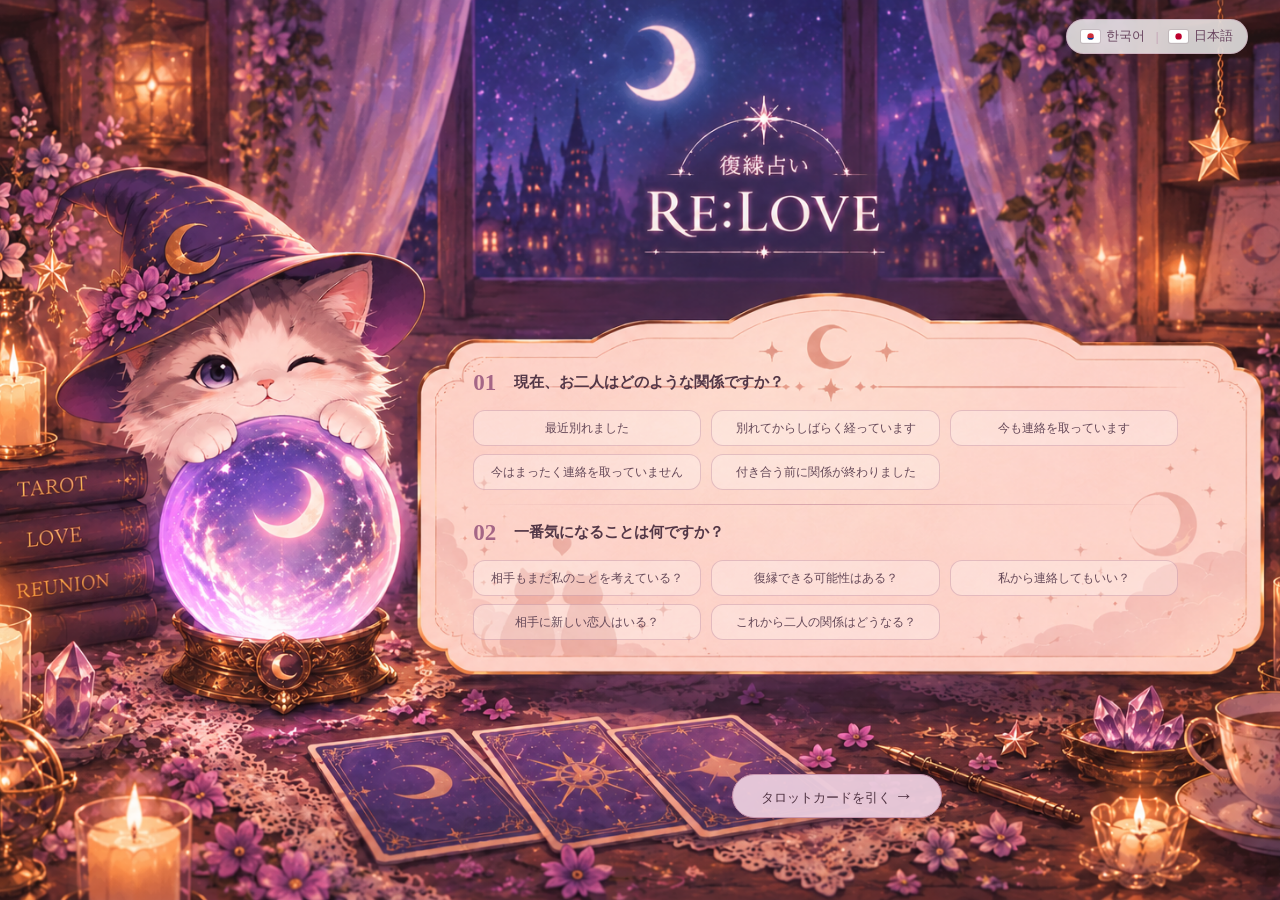
==== src/main/webapp/index_jp.html @ ffb42a41 "Initial commit" ====
<!DOCTYPE html>
<html lang="ja">

<head>
    <meta charset="UTF-8">
    <meta name="viewport"
          content="width=device-width, initial-scale=1.0">

    <title>RE:LOVE | 復縁占い</title>

    <link rel="stylesheet" href="css/style.css">
</head>

<header class="language-header">

    <a href="main.html" id="koLink">
        <svg class="flag-icon" viewBox="0 0 36 24" aria-hidden="true">
            <rect width="36" height="24" fill="#fff"/>
            <circle cx="18" cy="12" r="6" fill="#cd2e3a"/>
            <path d="M12 12a6 6 0 0 0 12 0a6 3 0 0 1-12 0z" fill="#0047a0"/>
        </svg>
        한국어
    </a>

    <span class="language-divider">|</span>

    <a href="main_jp.html" id="jpLink">
        <svg class="flag-icon" viewBox="0 0 36 24" aria-hidden="true">
            <rect width="36" height="24" fill="#fff"/>
            <circle cx="18" cy="12" r="6" fill="#bc002d"/>
        </svg>
        日本語
    </a>

</header>

<body class="jp">

    <main class="question-page">

        <section class="question-panel">

            <!-- 01 -->
            <div class="question-block">

                <div class="question-title">
                    <span class="number">01</span>
                    <h2>現在、お二人はどのような関係ですか？</h2>
                </div>

                <div class="option-grid">

                    <label class="option">
                        <input type="radio"
                               name="relationship"
                               value="recent">
                        <span>最近別れました</span>
                    </label>

                    <label class="option">
                        <input type="radio"
                               name="relationship"
                               value="long">
                        <span>別れてからしばらく経っています</span>
                    </label>

                    <label class="option">
                        <input type="radio"
                               name="relationship"
                               value="contact">
                        <span>今も連絡を取っています</span>
                    </label>

                    <label class="option">
                        <input type="radio"
                               name="relationship"
                               value="noContact">
                        <span>今はまったく連絡を取っていません</span>
                    </label>

                    <label class="option">
                        <input type="radio"
                               name="relationship"
                               value="some">
                        <span>付き合う前に関係が終わりました</span>
                    </label>

                </div>

            </div>


            <!-- 가운데 구분선 -->
            <div class="divider"></div>


            <!-- 02 -->
            <div class="question-block">

                <div class="question-title">
                    <span class="number">02</span>
                    <h2>一番気になることは何ですか？</h2>
                </div>

                <div class="option-grid">

                    <label class="option">
                        <input type="radio"
                               name="question"
                               value="mind">
                        <span>相手もまだ私のことを考えている？</span>
                    </label>

                    <label class="option">
                        <input type="radio"
                               name="question"
                               value="reunion">
                        <span>復縁できる可能性はある？</span>
                    </label>

                    <label class="option">
                        <input type="radio"
                               name="question"
                               value="contact">
                        <span>私から連絡してもいい？</span>
                    </label>

                    <label class="option">
                        <input type="radio"
                               name="question"
                               value="newLove">
                        <span>相手に新しい恋人はいる？</span>
                    </label>

                    <label class="option">
                        <input type="radio"
                               name="question"
                               value="future">
                        <span>これから二人の関係はどうなる？</span>
                    </label>

                </div>

            </div>


            <button type="button" id="startBtn">
                タロットカードを引く
                <span>→</span>
            </button>

        </section>

    </main>

    <script src="js/index.js"></script>

</body>
</html>
---- src/main/webapp/css/style.css ----
@charset "UTF-8";
* {
    margin: 0;
    padding: 0;
    box-sizing: border-box;
}

html,
body {
    width: 100%;
    height: 100%;
}

body {
    font-family: "Malgun Gothic", sans-serif;
}

/* 메인 전체 화면 */
.hero {

    width: 100%;
    min-height: 100vh;

    position: relative;

    background-image:
        url("../images/main_visual.png");

    background-size: cover;

    background-position: center center;

    background-repeat: no-repeat;
}

/* 이미지 위 글씨 영역 */
.hero-content {

    position: absolute;

    /* 오른쪽 영역 */
    left: 55%;
    top: 60%;

    width: 32%;

    text-align: center;

    transform: translateY(-50%);
}

/* 설명 */
.hero-description {

    color: #ead9dc;
    font-size: 18px;
    line-height: 1.8;
    font-weight: 400;
    margin-bottom: 28px;
}

/* 시작 버튼 */
.start-button {

    width: 350px;
    max-width: 100%;

    height: 72px;

    display: inline-flex;

    align-items: center;
    justify-content: center;

    gap: 20px;

    border-radius: 50px;

    background:
        rgba(224, 178, 210, 0.92);

    border:
        1px solid rgba(255, 230, 245, 0.8);

    color: #493240;

    font-size: 21px;

    text-decoration: none;

    box-shadow:
        0 6px 20px rgba(30, 10, 30, 0.25);

    transition:
        transform 0.25s ease,
        background 0.25s ease,
        box-shadow 0.25s ease;

}

/* 마우스 올렸을 때 */
.start-button:hover {

    transform: translateY(-4px);

    background: #efd0e5;

    box-shadow:
        0 10px 30px rgba(30, 10, 30, 0.35);
}

.start-button span {

    font-size: 25px;
}

/* =====================================
   INDEX - 질문 선택 페이지
===================================== */

.question-page {
    width: 100%;
    min-height: 100vh;

    position: relative;

    background-image: url("../images/question_visual.png");
    background-size: cover;
    background-position: center center;
    background-repeat: no-repeat;

    overflow: hidden;
}

/*
 * 이미지 속 분홍색 박스 위치
 * 여기 숫자 조절하면 내용 전체 위치가 움직임
 */
.question-panel {
    position: absolute;

    left: 34%;
    top: 39%;

    width: 61%;
    height: 48%;

    padding: 20px 50px;

    color: #543849;
}

/* =========================
   질문 한 덩어리
========================= */

.question-block {
    width: 100%;
}

.question-title {
    display: flex;
    align-items: center;

    gap: 18px;

    margin-bottom: 14px;
}

.number {
    font-family: Georgia, serif;

    font-size: 30px;
    font-weight: bold;

    color: #a56686;
}

.question-title h2 {
    margin: 0;

    font-size: 20px;
    font-weight: 600;

    color: #533747;
}

/* =========================
   선택지
========================= */

.option-grid {
    display: grid;

    grid-template-columns:
        repeat(3, 1fr);

    gap: 9px 12px;
}

.option {
    position: relative;

    display: flex;
    align-items: center;

    min-height: 40px;

    padding: 8px 14px;

    border:
        1px solid rgba(166, 105, 134, 0.30);

    border-radius: 12px;

    background:
        rgba(255, 255, 255, 0.27);

    cursor: pointer;

    transition: 0.25s;
}

/* 기본 radio 숨김 */
.option input {
    position: absolute;

    opacity: 0;
    pointer-events: none;
}

.option span {
    width: 100%;

    text-align: center;

    font-size: 14px;

    color: #654858;
}

/* 마우스 올렸을 때 */
.option:hover {
    background:
        rgba(255, 241, 247, 0.75);

    border-color: #c993ad;

    transform: translateY(-2px);
}

/* 선택됐을 때 */
.option:has(input:checked) {
    background:
        rgba(207, 156, 186, 0.70);

    border-color: #ad7192;

    box-shadow:
        0 3px 10px rgba(116, 64, 94, 0.15);
}

.option:has(input:checked) span {
    color: #4d3040;

    font-weight: bold;
}

/* =========================
   01 / 02 사이 구분선
========================= */

.divider {
    width: 100%;
    height: 1px;

    margin: 18px 0;

    background:
        linear-gradient(
            to right,
            transparent,
            rgba(170, 105, 135, 0.45),
            transparent
        );
}

/* =========================
   시작 버튼
========================= */

#startBtn {
    position: absolute;

    /* 분홍 박스 아래로 이동 */
    left: 38%;
    bottom: -35px;

    width: 270px;
    height: 52px;

    border: 1px solid #c794ad;
    border-radius: 30px;

    background: rgba(235, 205, 222, 0.95);

    color: #503343;

    font-size: 16px;

    cursor: pointer;

    box-shadow: 0 5px 15px rgba(78, 39, 64, 0.2);

    transition: 0.25s;
}

#startBtn:hover {
    background: #e2b4cf;

    transform: translateY(-3px);

    box-shadow:
        0 8px 20px rgba(78, 39, 64, 0.22);
}

#startBtn span {
    font-size: 19px;

    transition: 0.25s;
}

#startBtn:hover span {
    transform: translateX(5px);
}

/* =====================================
   TAROT - 카드 선택 페이지
===================================== */

.tarot-page {
    min-height: 100vh;

    padding: 20px;

    background:
        linear-gradient(
            180deg,
            #21152f,
            #392047
        );

    color: #fff;
}

.tarot-container {
    max-width: 1600px;

    margin: 0 auto;

    padding: 25px 35px;

    border-radius: 30px;

    background:
        rgba(255, 240, 245, 0.96);

    color: #513748;

    box-shadow:
        0 20px 50px
        rgba(0, 0, 0, 0.25);
}

.tarot-header {
    text-align: center;

    margin-bottom: 12px;
}

.step-text {
    margin-bottom: 10px;

    color: #a36a8a;

    font-weight: bold;
}

.tarot-header h1 {
    margin-bottom: 5px 0 8px;

    font-size: 24px;
}

.tarot-description {
    margin: 0;
    line-height: 1.5;
    font-size: 14px;
    color: #765d6b;
}

.tarot-info {
    margin: 12px 0;

    text-align: center;

    font-size: 17px;
}

.tarot-info strong {
    color: #a35f83;

    font-size: 22px;
}

/* 카드 영역 */

.card-grid {
    display: grid;

    grid-template-columns:
        repeat(11, 1fr);

    gap: 22px;

    justify-items: center;

    margin-top: 30px;
}

/* 카드 */

.tarot-card {
    width: 120px;
    height: 180px;
    padding: 0;

    border: none;
    border-radius: 10px;

    background: transparent;

    cursor: pointer;
    overflow: hidden;
    flex-shrink: 0;

    transition: 0.25s;
}

.card-back {
    width: 100%;
    height: 100%;

    display: flex;

    align-items: center;
    justify-content: center;

    border-radius: 12px;

    border:
        2px solid #b77c9c;

    background:
        linear-gradient(
            145deg,
            #47315d,
            #75517f
        );

    color: #ffe0ef;

    font-size: 32px;

    box-shadow:
        0 6px 15px
        rgba(65, 30, 65, 0.20);
}

/* hover */

.tarot-card:hover {
    transform: translateY(-8px);
}

/* 선택 */

.tarot-card.selected {
    transform:
        translateY(-10px)
        scale(1.05);
}

.tarot-card.selected .card-back {
    border:
        3px solid #e5a7c6;

    box-shadow:
        0 0 0 4px
        rgba(230, 166, 198, 0.20),
        0 10px 22px
        rgba(67, 32, 67, 0.30);
}

/* 버튼 */

.tarot-buttons {
    display: flex;
    flex-direction: column;
    align-items: center;
    justify-content: center;

    gap: 20px;
    margin-top: 40px;
}

.tarot-buttons button {
    width: 190px;
    height: 52px;

    border-radius: 30px;

    font-size: 15px;

    cursor: pointer;

    transition: 0.25s;
}

.secondary-btn {
    border:
        1px solid #c59ab0;

    background: #fff;

    color: #67465a;
}

.primary-btn {
    border: none;

    background: #c98faf;

    color: #fff;
}

.tarot-buttons button:hover {
    transform: translateY(-3px);
}

    .card-front-image {
    display: block;

    width: 100%;
    height: 100%;

    /* 이미지 비율 유지하면서 카드 영역에 맞춤 */
    object-fit: cover;

    border-radius: 10px;

}

/* =========================================
   RESULT PAGE - FLUID RESPONSIVE
   고정 translate / 고정 카드 크기 제거
========================================= */

.result-page {
    position: relative;
    width: 100%;
    min-height: 100vh;
    background-image: url("../images/result_visual.png");
    background-size: cover;
    background-position: center center;
    background-repeat: no-repeat;
    overflow: hidden;
}

/* 배경 이미지 안의 결과 박스 영역 */
.result-container {
    position: absolute;
    left: 20%;
    top: 22%;
    width: 60%;
    height: 60%;

    display: flex;
    flex-direction: column;
}

/* 카드 + 해석 : 화면 폭에 따라 자연스럽게 같이 축소 */
.result-content {
    display: grid;
    grid-template-columns: minmax(0, 38%) minmax(0, 62%);
    align-items: center;

    width: 100%;
    height:100%;

    padding:
        clamp(24px, 2.9vw, 55px)
        clamp(28px, 4.7vw, 90px)
        clamp(20px, 2vw, 38px);

    gap: clamp(18px, 2.5vw, 48px);
}

.result-card-area {
    width: 100%;
    min-width: 0;
    display: flex;
    justify-content: center;
    align-items: center;
    transform: none;
}

.result-card-image {
    width: clamp(180px, 18vw, 240px) !important;
    max-width: 180px !important;

    height: auto !important;
    max-height: none !important;

    object-fit: contain !important;

    border: none !important;
    outline: none !important;
    box-shadow: none !important;

    /* 이미지 자체 검은 테두리 살짝 잘라냄 */
    clip-path: inset(2px round 8px);
}

.result-reading {
    width: 100%;
    min-width: 0;
    padding-left: 0;
    color: #4c3749;
}

.result-reading h2 {
    margin: 0 0 clamp(10px, 1.15vw, 22px);
    padding-bottom: clamp(8px, 1vw, 20px);
    font-size: clamp(11px, 1.25vw, 14px);
    color: #51364f;
    border-bottom: 1px solid #ddbed0;
}

.reading-item {
    margin-bottom: clamp(8px, 1vw, 20px);
}

.reading-item h3 {
    margin: 0 0 6px;
    font-size: clamp(11px, 1.25vw, 14px);
    color: #985f82;
}

.reading-item p {
    margin: 0;
    font-size: clamp(11px, 1.25vw, 14px);
    line-height: 1.6;
    color: #594653;
}

.result-buttons {
    position: absolute;

    left: 50%;
    bottom: clamp(-75px, -4.5vw, -50px);

    transform: translateX(-50%);

    display: flex;
    justify-content: center;
    align-items: center;

    width: max-content;

    gap: clamp(12px, 1.2vw, 16px);
}

.result-buttons button {
    width: clamp(170px, 13vw, 220px) !important;
    height: clamp(50px, 4vw, 62px) !important;

    font-size: clamp(14px, 1vw, 16px) !important;

    border-radius: 24px !important;
}

.result-buttons button:last-child {
    background: #cf91b3;
    color: #fff;
    border: none;
}

.result-buttons button:hover {
    transform: translateY(-3px);
    box-shadow: 0 8px 18px rgba(91, 48, 79, 0.20);
}

/* =========================================
   RESPONSIVE - 공통
========================================= */

html,
body {
    max-width: 100%;
    overflow-x: hidden;
}

.hero-description {
    font-size: clamp(14px, 1.05vw, 18px);
}

.start-button {
    width: clamp(230px, 18vw, 350px);
    height: clamp(54px, 4vw, 72px);
    font-size: clamp(15px, 1.2vw, 21px);
}

.question-title h2 {
    font-size: clamp(15px, 1.15vw, 20px);
}

.number {
    font-size: clamp(22px, 1.8vw, 30px);
}

.option span {
    font-size: clamp(11px, 0.9vw, 14px);
}

#startBtn {
    width: clamp(210px, 15vw, 270px);
    height: clamp(44px, 3.2vw, 52px);
    font-size: clamp(13px, 1vw, 16px);
}

.tarot-header h1 {
    font-size: clamp(18px, 1.5vw, 24px);
}

.tarot-description {
    font-size: clamp(11px, 0.9vw, 14px);
}

.tarot-info {
    font-size: clamp(13px, 1vw, 17px);
}

.tarot-info strong {
    font-size: clamp(17px, 1.3vw, 22px);
}

.tarot-buttons button {
    width: clamp(145px, 10vw, 190px);
    height: clamp(44px, 3vw, 52px);
    font-size: clamp(13px, 0.9vw, 15px);
}

/* =========================
   일본어 버전
========================= */

.jp .hero {
    background-image: url("../images/main_visual_jp.png");
}

.jp .question-page {
    background-image: url("../images/question_visual_jp.png");
}

/* 레이아웃/카드/버튼은 한국판과 완전히 공통.
   일본어는 글자 크기만 별도 조정. */
.jp .result-reading h2 {
    font-size: clamp(11px, 1.25vw, 14px);
}

.jp .reading-item h3 {
    font-size: clamp(11px, 1.2vw, 14px);
}

.jp .reading-item p {
    font-size: clamp(11px, 1vw, 14px);
    line-height: 1.45;
}

/* 작은 데스크톱 / 노트북 */
@media (max-width: 1600px) {
    .hero-content {
        left: 57%;
        top: 60%;
        width: 34%;
    }

    .question-panel {
        left: 34%;
        top: 39%;
        width: 61%;
        height: 48%;
        padding: 18px 38px;
    }

    .option-grid {
        gap: 8px 10px;
    }

    .option {
        min-height: 36px;
        padding: 7px 10px;
    }

    .divider {
        margin: 14px 0;
    }

    .tarot-container {
        max-width: 1400px;
        padding: 20px 28px;
    }

    .card-grid {
        gap: 16px;
        margin-top: 22px;
    }

    .tarot-card {
        width: clamp(82px, 6.5vw, 120px);
        height: clamp(130px, 10.2vw, 190px);
    }

    /* RESULT: 배경 박스 비율을 유지하면서 내용만 축소 */
    .result-content {
        grid-template-columns: minmax(0, 36%) minmax(0, 64%);
        padding:
            clamp(22px, 2.6vw, 46px)
            clamp(24px, 3.8vw, 68px)
            clamp(36px, 4vw, 72px);
        gap: clamp(16px, 2vw, 36px);
    }
}

/* 중간 폭 브라우저 / 태블릿 가로 */
@media (max-width: 1200px) {
    .hero {
        background-position: 46% center;
    }

    .hero-content {
        left: 58%;
        top: 61%;
        width: 38%;
    }

    .question-panel {
        left: 31%;
        top: 37%;
        width: 66%;
        height: 52%;
        padding: 16px 24px;
    }

    .question-title {
        gap: 10px;
        margin-bottom: 10px;
    }

    .option-grid {
        grid-template-columns: repeat(3, minmax(0, 1fr));
        gap: 7px 8px;
    }

    .option {
        min-height: 34px;
        padding: 6px 8px;
    }

    #startBtn {
        left: 50%;
        bottom: -42px;
        transform: translateX(-50%);
    }

    #startBtn:hover {
        transform: translateX(-50%) translateY(-3px);
    }

    .tarot-page {
        padding: 14px;
    }

    .tarot-container {
        padding: 18px;
        border-radius: 22px;
    }

    .card-grid {
        grid-template-columns: repeat(11, minmax(0, 1fr));
        gap: 10px;
        margin-top: 16px;
    }

    .tarot-card {
        width: clamp(62px, 7vw, 90px);
        height: clamp(98px, 11vw, 140px);
    }

    .tarot-buttons {
        margin-top: 22px;
    }

    .result-container {
        left: 10%;
        width: 80%;
    }

    .result-content {
        grid-template-columns: minmax(0, 34%) minmax(0, 66%);
        padding: clamp(18px, 2.2vw, 34px) clamp(20px, 3vw, 44px) clamp(30px, 3.5vw, 54px);
        gap: clamp(14px, 1.8vw, 28px);
    }
.result-reading h2 {
        font-size: clamp(17px, 1.9vw, 24px);
    }

    .reading-item h3 {
        font-size: clamp(16px, 1.8vw, 22px);
    }

    .reading-item p {
        font-size: clamp(13px, 1.45vw, 18px);
        line-height: 1.5;
    }

    .result-buttons button {
        width: clamp(170px, 22vw, 260px);
        height: clamp(52px, 5.4vw, 66px);
        font-size: clamp(14px, 1.5vw, 19px);
    }
}

/* 태블릿 세로 / 작은 창 */
@media (max-width: 900px) {
    body {
        min-width: 0;
    }

    .hero {
        min-height: 100svh;
        background-position: 38% center;
    }

    .hero-content {
        left: 50%;
        top: 72%;
        width: min(84%, 520px);
        transform: translate(-50%, -50%);
    }

    .question-page {
        min-height: 100svh;
        overflow-y: auto;
        background-position: 36% center;
    }

    .question-panel {
        position: relative;
        left: auto;
        top: auto;
        width: min(90%, 700px);
        height: auto;
        margin: 34vh auto 120px;
        padding: 22px;
        background: rgba(255, 232, 242, 0.82);
        border: 1px solid rgba(184, 120, 153, 0.35);
        border-radius: 20px;
        backdrop-filter: blur(4px);
    }

    .option-grid {
        grid-template-columns: repeat(2, minmax(0, 1fr));
    }

    #startBtn {
        position: static;
        display: block;
        margin: 24px auto 0;
        transform: none;
    }

    #startBtn:hover {
        transform: translateY(-3px);
    }

    .tarot-page {
        min-height: 100svh;
        overflow-y: auto;
    }

    .card-grid {
        grid-template-columns: repeat(6, 1fr);
        gap: 12px;
    }

    .tarot-card {
        width: clamp(72px, 11vw, 100px);
        height: clamp(112px, 17vw, 156px);
    }

    /* RESULT는 작은 화면에서 세로 레이아웃 */
    .result-page {
        min-height: 100svh;
        overflow-y: auto;
        background-position: center top;
    }

    .result-container {
        position: relative;
        left: auto;
        top: auto;
        width: min(92%, 760px);
        height: auto;
        margin: 28vh auto 90px;
        padding: 22px;
        background: rgba(235, 224, 241, 0.84);
        border-radius: 22px;
        backdrop-filter: blur(4px);
    }

    .result-content {
        display: flex;
        flex-direction: column;
        align-items: center;
        width: 100%;
        height: auto;
        padding: 10px;
        gap: 24px;
    }

    .result-card-area {
        width: 100%;
        justify-content: center;
        transform: none;
    }

    .result-card-image {
        width: clamp(180px, 38vw, 260px) !important;
        height: auto !important;
        max-width: none !important;
        max-height: none !important;
    }

    .result-reading {
        width: 100%;
        padding-left: 0;
    }

    .result-reading h2 {
        font-size: clamp(21px, 3vw, 26px);
    }

    .reading-item h3 {
        font-size: clamp(17px, 2.4vw, 20px);
    }

    .reading-item p {
        font-size: clamp(14px, 2vw, 16px);
        line-height: 1.6;
    }

    .result-buttons {
        position: static;
        transform: none;

        width: 100%;

        display: flex;
        justify-content: center;
        align-items: center;

        margin: 24px auto 0;

        flex-wrap: wrap;
        gap: 12px;
    }

    .result-buttons button {
        width: min(38vw, 220px);
        height: 54px;
        font-size: 15px;
    }
}

/* 모바일 */
@media (max-width: 600px) {
    .hero {
        min-height: 100svh;
        background-position: 34% center;
    }

    .hero-content {
        top: 76%;
        width: 88%;
    }

    .hero-description {
        line-height: 1.55;
        margin-bottom: 18px;
    }

    .start-button {
        width: min(78vw, 280px);
        height: 54px;
        gap: 12px;
    }

    .question-panel {
        width: 92%;
        margin-top: 30vh;
        padding: 18px 14px;
    }

    .question-title {
        align-items: flex-start;
    }

    .option-grid {
        grid-template-columns: 1fr;
        gap: 8px;
    }

    .option {
        min-height: 42px;
    }

    .divider {
        margin: 12px 0;
    }

    .card-grid {
        grid-template-columns: repeat(4, 1fr);
        gap: 10px;
    }

    .tarot-card {
        width: clamp(62px, 19vw, 88px);
        height: clamp(98px, 30vw, 138px);
    }

    .tarot-buttons {
        flex-direction: row;
        flex-wrap: wrap;
        gap: 10px;
    }

    .result-container {
        width: 94%;
        margin-top: 24vh;
        padding: 16px;
    }

    .result-card-image {
        width: clamp(160px, 52vw, 220px) !important;
    }

    .result-buttons button {
        width: min(42vw, 190px);
        height: 50px;
        font-size: 14px;
    }
}

/*헤더 부분*/

/* =========================================
   LANGUAGE HEADER
========================================= */

.language-header {
    position: fixed;

    top: clamp(12px, 1.5vw, 24px);
    right: clamp(18px, 2.5vw, 40px);

    z-index: 9999;

    display: flex;
    align-items: center;

    gap: 10px;

    padding: 8px 14px;

    background: rgba(255, 255, 255, 0.78);

    border: 1px solid rgba(185, 130, 160, 0.35);
    border-radius: 24px;

    backdrop-filter: blur(8px);

    font-size: clamp(12px, 1vw, 15px);
}

.language-header a {
    display: flex;
    align-items: center;

    gap: 6px;

    color: #69455f;

    text-decoration: none;
    font-weight: 500;
}

.language-header a:hover {
    color: #b36f95;
}

.language-header a.active {
    color: #a35f83;
    font-weight: 700;
}

.language-divider {
    color: #c7aaba;
}

.flag-icon {
    width: clamp(18px, 1.5vw, 23px);
    height: auto;

    border-radius: 2px;

    box-shadow:
        0 0 0 1px rgba(70, 40, 60, 0.12);
}
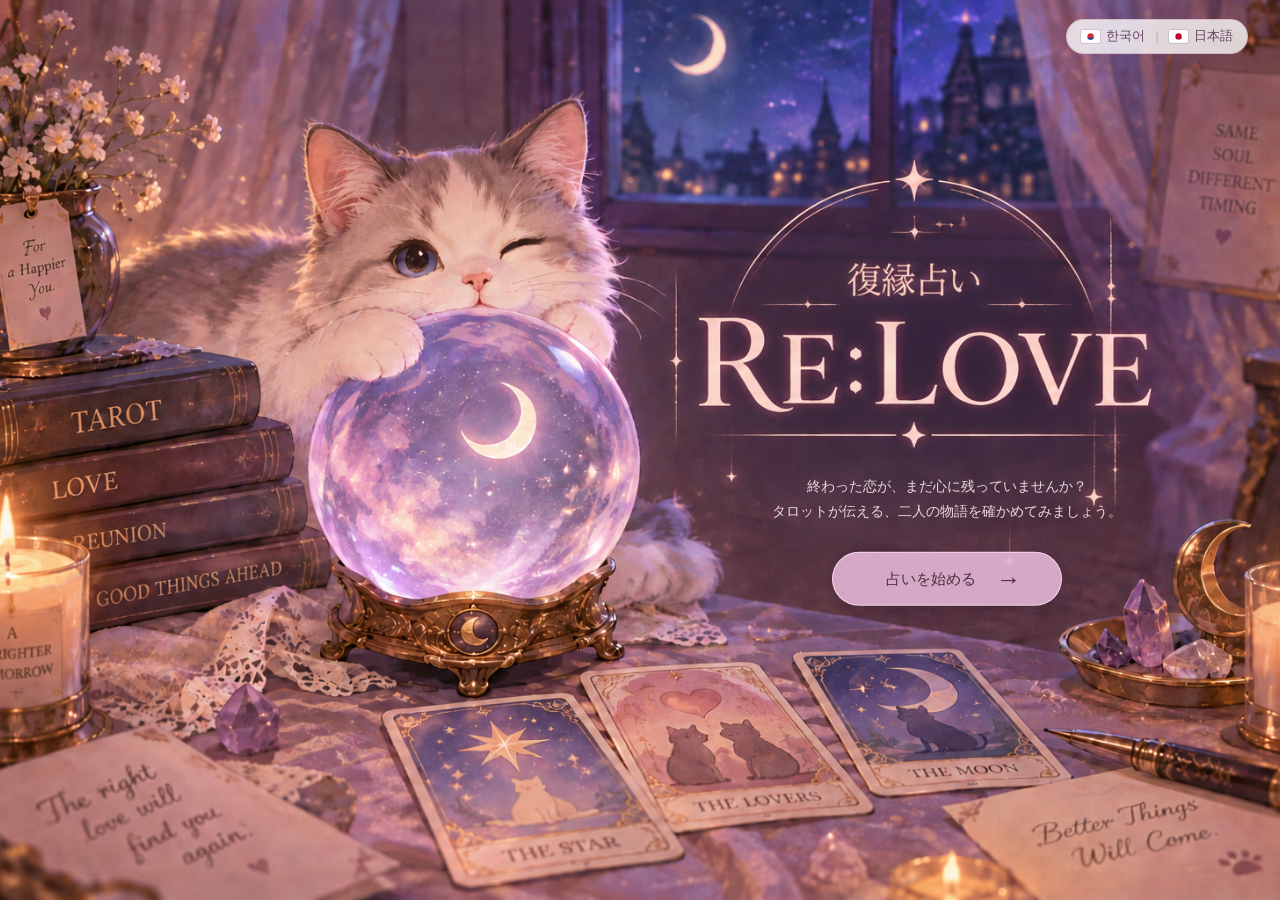
==== commit 1efc4459: "파일명 수정 파일명 수정" ====
--- a/src/main/webapp/index_jp.html
+++ b/src/main/webapp/index_jp.html
@@ -13,7 +13,7 @@
 
 <header class="language-header">
 
-    <a href="main.html" id="koLink">
+    <a href="index.html" id="koLink">
         <svg class="flag-icon" viewBox="0 0 36 24" aria-hidden="true">
             <rect width="36" height="24" fill="#fff"/>
             <circle cx="18" cy="12" r="6" fill="#cd2e3a"/>
@@ -24,7 +24,7 @@
 
     <span class="language-divider">|</span>
 
-    <a href="main_jp.html" id="jpLink">
+    <a href="index_jp.html" id="jpLink">
         <svg class="flag-icon" viewBox="0 0 36 24" aria-hidden="true">
             <rect width="36" height="24" fill="#fff"/>
             <circle cx="18" cy="12" r="6" fill="#bc002d"/>
@@ -36,124 +36,25 @@
 
 <body class="jp">
 
-    <main class="question-page">
+    <main class="hero">
 
-        <section class="question-panel">
+        <div class="hero-content">
 
-            <!-- 01 -->
-            <div class="question-block">
+            <p class="hero-description">
+                終わった恋が、まだ心に残っていませんか？<br>
+                タロットが伝える、二人の物語を確かめてみましょう。
+            </p>
 
-                <div class="question-title">
-                    <span class="number">01</span>
-                    <h2>現在、お二人はどのような関係ですか？</h2>
-                </div>
+            <a href="select_jp.html"
+               class="start-button">
+                &nbsp;&nbsp;&nbsp;占いを始める
+                <span>→</span>
+            </a>
 
-                <div class="option-grid">
-
-                    <label class="option">
-                        <input type="radio"
-                               name="relationship"
-                               value="recent">
-                        <span>最近別れました</span>
-                    </label>
-
-                    <label class="option">
-                        <input type="radio"
-                               name="relationship"
-                               value="long">
-                        <span>別れてからしばらく経っています</span>
-                    </label>
-
-                    <label class="option">
-                        <input type="radio"
-                               name="relationship"
-                               value="contact">
-                        <span>今も連絡を取っています</span>
-                    </label>
-
-                    <label class="option">
-                        <input type="radio"
-                               name="relationship"
-                               value="noContact">
-                        <span>今はまったく連絡を取っていません</span>
-                    </label>
-
-                    <label class="option">
-                        <input type="radio"
-                               name="relationship"
-                               value="some">
-                        <span>付き合う前に関係が終わりました</span>
-                    </label>
-
-                </div>
-
-            </div>
-
-
-            <!-- 가운데 구분선 -->
-            <div class="divider"></div>
-
-
-            <!-- 02 -->
-            <div class="question-block">
-
-                <div class="question-title">
-                    <span class="number">02</span>
-                    <h2>一番気になることは何ですか？</h2>
-                </div>
-
-                <div class="option-grid">
-
-                    <label class="option">
-                        <input type="radio"
-                               name="question"
-                               value="mind">
-                        <span>相手もまだ私のことを考えている？</span>
-                    </label>
-
-                    <label class="option">
-                        <input type="radio"
-                               name="question"
-                               value="reunion">
-                        <span>復縁できる可能性はある？</span>
-                    </label>
-
-                    <label class="option">
-                        <input type="radio"
-                               name="question"
-                               value="contact">
-                        <span>私から連絡してもいい？</span>
-                    </label>
-
-                    <label class="option">
-                        <input type="radio"
-                               name="question"
-                               value="newLove">
-                        <span>相手に新しい恋人はいる？</span>
-                    </label>
-
-                    <label class="option">
-                        <input type="radio"
-                               name="question"
-                               value="future">
-                        <span>これから二人の関係はどうなる？</span>
-                    </label>
-
-                </div>
-
-            </div>
-
-
-            <button type="button" id="startBtn">
-                タロットカードを引く
-                <span>→</span>
-            </button>
-
-        </section>
+        </div>
 
     </main>
 
-    <script src="js/index.js"></script>
+</body>
 
-</body>
 </html>
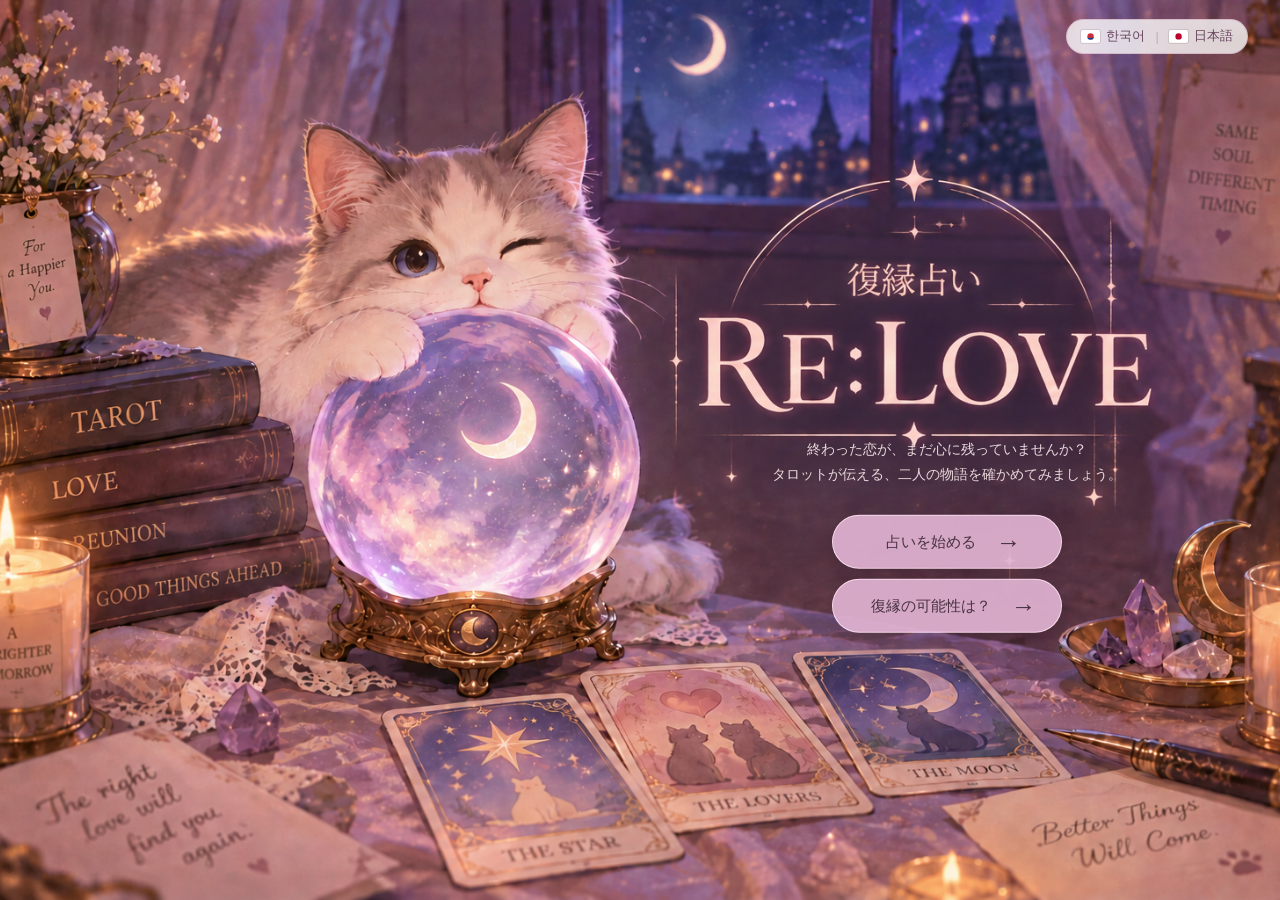
==== commit 2e5ed5e3: "api 추가" ====
--- a/src/main/webapp/index_jp.html
+++ b/src/main/webapp/index_jp.html
@@ -50,6 +50,11 @@
                 &nbsp;&nbsp;&nbsp;占いを始める
                 <span>→</span>
             </a>
+            <a href="select_birth_jp.html"
+               class="start-button">
+                &nbsp;&nbsp;&nbsp;復縁の可能性は？
+                <span>→</span>
+            </a>
 
         </div>
 
--- a/src/main/webapp/css/style.css
+++ b/src/main/webapp/css/style.css
@@ -73,7 +73,9 @@
     justify-content: center;
 
     gap: 20px;
-
+	
+	
+	
     border-radius: 50px;
 
     background:
@@ -95,6 +97,8 @@
         transform 0.25s ease,
         background 0.25s ease,
         box-shadow 0.25s ease;
+        
+    margin-bottom: 10px;    
 
 }
 
@@ -1238,3 +1242,1056 @@
     box-shadow:
         0 0 0 1px rgba(70, 40, 60, 0.12);
 }
+
+
+
+
+/* =====================================
+   select_birth - 이름 성별 넣기
+===================================== */
+
+.compatibility-container {
+    width: 100%;
+    min-height: 100vh;
+
+    position: relative;
+
+    background-image: url("../images/couple_visual.png");
+    background-size: cover;
+    background-position: center center;
+    background-repeat: no-repeat;
+
+    overflow: hidden;
+}
+
+/* =====================================
+   연애 궁합 입력 영역
+===================================== */
+
+/* 제목 */
+.compatibility-container > h1 {
+    position: absolute;
+
+    top: 10%;
+    left: 50%;
+    transform: translateX(-50%);
+    margin: 0;
+
+    color: #ead9dc;
+    font-size: 30px;
+    font-weight: 700;
+    
+  	text-shadow: 2px 2px 5px rgba(70, 40, 90, 0.7);
+
+    z-index: 2;
+}
+
+
+/* 나의 정보 / 상대방 정보 */
+.compatibility-container .birth-section {
+    position: absolute;
+
+    left: 50%;
+    transform: translateX(-50%);
+
+    width: 760px;
+	
+    text-align: center;
+
+    color: #5d456d;
+
+    z-index: 2;
+}
+
+
+/* 나의 정보 위치 */
+.compatibility-container .birth-section:nth-of-type(1) {
+    top: 35%;
+}
+
+
+/* 상대방 정보 위치 */
+.compatibility-container .birth-section:nth-of-type(2) {
+    top: 50%;
+}
+
+
+/* 나의 정보 / 상대방 정보 제목 */
+.compatibility-container .birth-section h2 {
+    margin: 0 0 14px;
+
+    color: #765785;
+
+    font-size: 21px;
+    font-weight: 700;
+}
+
+
+/* 이름, 생년월일 등의 글씨 */
+.compatibility-container .birth-section label {
+    margin-left: 10px;
+    margin-right: 5px;
+
+    color: #665070;
+
+    font-size: 14px;
+    font-weight: 600;
+}
+
+
+/* 첫 번째 label은 왼쪽 여백 제거 */
+.compatibility-container .birth-section label:first-of-type {
+    margin-left: 0;
+}
+
+
+/* 입력창 + 셀렉트박스 */
+.compatibility-container .birth-section input,
+.compatibility-container .birth-section select {
+    height: 34px;
+
+    padding: 4px 8px;
+
+    border: 1px solid #c8add2;
+    border-radius: 8px;
+
+    background: rgba(255, 255, 255, 0.82);
+
+    color: #594663;
+
+    font-size: 13px;
+
+    outline: none;
+}
+
+
+/* 이름 */
+.compatibility-container .birth-section input[type="text"] {
+    width: 145px;
+}
+
+
+/* 생년월일 */
+.compatibility-container .birth-section input[type="text"] {
+    width: 145px;
+}
+
+
+/* 출생시간 */
+.compatibility-container .birth-section select {
+    min-width: 72px;
+}
+
+
+/* 입력창 클릭 */
+.compatibility-container .birth-section input:focus,
+.compatibility-container .birth-section select:focus {
+    border-color: #9e78b1;
+
+    box-shadow: 0 0 0 3px rgba(158, 120, 177, 0.15);
+}
+
+
+/* =====================================
+   궁합 보기 버튼
+===================================== */
+
+
+/* =====================================
+   궁합 페이지 버튼 영역
+===================================== */
+
+.compatibility-buttons {
+    position: absolute;
+
+    top: 78%;
+    left: 50%;
+
+    transform: translateX(-50%);
+
+    display: flex;
+    align-items: center;
+    justify-content: center;
+
+    gap: 16px;
+
+    z-index: 3;
+}
+
+
+/* 홈으로 + 궁합보기 공통 */
+
+.homeBtn,
+#compatibilityBtn {
+    width: 190px;
+    height: 52px;
+
+    display: flex;
+    align-items: center;
+    justify-content: center;
+
+    border: none;
+    border-radius: 30px;
+
+    background: #cf91b3;
+
+    color: #ffffff;
+
+    font-size: 16px;
+    font-weight: 700;
+
+    text-align: center;
+
+    cursor: pointer;
+
+    box-shadow:
+        0 6px 16px rgba(91, 48, 79, 0.20);
+
+    transition: 0.25s;
+}
+
+
+
+
+/* 홈으로 링크 */
+
+.homeBtn {
+    text-decoration: none;
+}
+
+
+/* hover */
+
+.homeBtn:hover,
+#compatibilityBtn:hover {
+    background: #c07fa4;
+
+    transform: translateY(-3px);
+
+    box-shadow:
+        0 9px 20px rgba(91, 48, 79, 0.28);
+}
+
+.compatibility-buttons .homeBtn {
+    background: #ffffff !important;
+    color: #765785 !important;
+    border: 1px solid #c8add2 !important;
+    text-decoration: none !important;
+}
+
+/* =========================
+   궁합 결과 모달
+========================= */
+
+.result-modal {
+    display: none;
+
+    position: fixed;
+
+    top: 0;
+    left: 0;
+
+    width: 100%;
+    height: 100%;
+
+    background: rgba(0, 0, 0, 0.45);
+
+    z-index: 9999;
+
+    align-items: center;
+    justify-content: center;
+}
+
+
+/* 모달 내용 박스 */
+.result-modal-content {
+    position: relative;
+
+    width: 520px;
+    max-width: 90%;
+
+    padding: 45px 40px 35px;
+
+    background: rgba(248, 242, 255, 0.97);
+
+    border: 1px solid #c7acd6;
+    border-radius: 24px;
+
+    box-shadow:
+        0 20px 50px rgba(0, 0, 0, 0.25);
+
+    text-align: center;
+
+    color: #594663;
+}
+
+
+/* 오른쪽 위 X */
+.modal-close-btn {
+    position: absolute;
+
+    top: 14px;
+    right: 18px;
+
+    border: none;
+    background: transparent;
+
+    font-size: 30px;
+
+    color: #81668f;
+
+    cursor: pointer;
+}
+
+
+/* 결과 이름 */
+.compatibility-result h2 {
+    margin: 0 0 16px;
+
+    font-size: 25px;
+
+    color: #684c78;
+}
+
+
+/* 점수 */
+.compatibility-result h3 {
+    margin: 0 0 18px;
+
+    font-size: 28px;
+
+    color: #9b68ae;
+}
+
+
+/* 결과 문구 */
+.compatibility-result p {
+    margin: 0 auto;
+
+    max-width: 430px;
+
+    font-size: 16px;
+    line-height: 1.8;
+
+    color: #66536f;
+}
+
+
+/* 아래 닫기 버튼 */
+.modal-bottom-btn {
+    margin-top: 28px;
+
+    padding: 10px 32px;
+
+    border: none;
+    border-radius: 20px;
+
+    background: #a779b9;
+
+    color: white;
+
+    font-size: 15px;
+    font-weight: 700;
+
+    cursor: pointer;
+}
+
+
+.modal-bottom-btn:hover {
+    background: #9165a3;
+}
+
+/* ==================================================
+   SELECT BIRTH - RESPONSIVE
+   한국어 / 일본어 공통
+================================================== */
+
+
+/* =========================================
+   태블릿 / 작은 브라우저
+   900px 이하
+========================================= */
+
+@media (max-width: 900px) {
+
+    /* 전체 페이지 */
+    .compatibility-container {
+        width: 100%;
+        min-height: 100svh;
+        height: auto;
+
+        padding:
+            145px
+            20px
+            90px;
+
+        overflow-y: auto;
+        overflow-x: hidden;
+
+        background-position:
+            center top;
+    }
+
+
+    /* =========================
+       제목
+    ========================= */
+
+    .compatibility-container > h1 {
+
+        position: relative;
+
+        top: auto;
+        left: auto;
+
+        transform: none;
+
+        width: min(90%, 600px);
+
+        margin:
+            0 auto
+            42px;
+
+        text-align: center;
+
+        font-size:
+            clamp(24px, 4vw, 30px);
+
+        line-height: 1.45;
+    }
+
+
+    /* =========================
+       나의 정보 / 상대방 정보
+    ========================= */
+
+    .compatibility-container .birth-section {
+
+        position: relative;
+
+        top: auto !important;
+        left: auto;
+
+        transform: none;
+
+        width:
+            min(92%, 640px);
+
+        margin:
+            0 auto
+            26px;
+
+        padding:
+            24px 28px;
+
+        display: grid;
+
+        grid-template-columns:
+            110px minmax(0, 1fr);
+
+        gap:
+            12px 14px;
+
+        text-align: left;
+
+        background:
+            rgba(248, 240, 252, 0.78);
+
+        border:
+            1px solid
+            rgba(181, 148, 196, 0.45);
+
+        border-radius:
+            22px;
+
+        backdrop-filter:
+            blur(5px);
+
+        box-shadow:
+            0 8px 25px
+            rgba(75, 45, 90, 0.10);
+    }
+
+
+    /* 기존 absolute top 제거 */
+    .compatibility-container
+    .birth-section:nth-of-type(1),
+
+    .compatibility-container
+    .birth-section:nth-of-type(2) {
+
+        top: auto;
+    }
+
+
+    /* 정보 제목 */
+    .compatibility-container
+    .birth-section h2 {
+
+        grid-column:
+            1 / -1;
+
+        margin:
+            0 0 12px;
+
+        text-align: center;
+
+        font-size: 21px;
+    }
+
+
+    /* label */
+    .compatibility-container
+    .birth-section label {
+
+        margin: 0 !important;
+
+        align-self: center;
+
+        font-size: 14px;
+
+        text-align: right;
+    }
+
+
+    /* input / select */
+    .compatibility-container
+    .birth-section input,
+
+    .compatibility-container
+    .birth-section select {
+
+        width: 100% !important;
+        min-width: 0 !important;
+
+        height: 44px;
+
+        font-size: 14px;
+    }
+
+
+    /* =========================
+       궁합 보기 버튼
+    ========================= */
+
+    #compatibilityBtn {
+
+        position: relative;
+
+        top: auto;
+        left: auto;
+
+        transform: none;
+
+        width:
+            min(70%, 240px);
+
+        height: 54px;
+
+        margin:
+            32px auto
+            0;
+
+        font-size: 16px;
+    }
+
+
+    #compatibilityBtn:hover {
+
+        transform:
+            translateY(-3px);
+    }
+
+
+    /* =========================
+       결과 모달
+    ========================= */
+
+    .result-modal-content {
+
+        width:
+            min(88%, 520px);
+
+        max-width: none;
+
+        padding:
+            44px
+            30px
+            30px;
+    }
+
+}
+
+
+
+/* =========================================
+   모바일
+   600px 이하
+========================================= */
+
+@media (max-width: 600px) {
+
+    .compatibility-container {
+
+        min-height:
+            100svh;
+
+        padding:
+            120px
+            14px
+            70px;
+
+        background-position:
+            center top;
+    }
+
+
+    /* =========================
+       제목
+    ========================= */
+
+    .compatibility-container > h1 {
+
+        width: 94%;
+
+        margin-bottom: 28px;
+
+        font-size:
+            clamp(22px, 6vw, 26px);
+
+        line-height: 1.4;
+    }
+
+
+    /* =========================
+       입력 영역
+    ========================= */
+
+    .compatibility-container
+    .birth-section {
+
+        width: 100%;
+
+        padding:
+            20px 18px;
+
+        margin-bottom: 20px;
+
+        grid-template-columns:
+            92px minmax(0, 1fr);
+
+        gap:
+            11px 10px;
+
+        border-radius: 18px;
+    }
+
+
+    .compatibility-container
+    .birth-section h2 {
+
+        margin-bottom: 10px;
+
+        font-size: 19px;
+    }
+
+
+    .compatibility-container
+    .birth-section label {
+
+        font-size: 13px;
+    }
+
+
+    .compatibility-container
+    .birth-section input,
+
+    .compatibility-container
+    .birth-section select {
+
+        width: 100% !important;
+
+        height: 43px;
+
+        padding:
+            5px 8px;
+
+        font-size: 13px;
+    }
+
+
+    /* =========================
+       버튼
+    ========================= */
+
+    #compatibilityBtn {
+
+        width:
+            min(72vw, 220px);
+
+        height: 52px;
+
+        margin-top: 28px;
+
+        font-size: 15px;
+    }
+
+
+    /* =========================
+       모달
+    ========================= */
+
+    .result-modal {
+
+        padding: 14px;
+    }
+
+
+    .result-modal-content {
+
+        width: 100%;
+
+        max-width: none;
+
+        padding:
+            42px
+            20px
+            25px;
+
+        border-radius: 20px;
+    }
+
+
+    .compatibility-result h2 {
+
+        margin-bottom: 13px;
+
+        font-size:
+            clamp(19px, 5.5vw, 24px);
+    }
+
+
+    .compatibility-result h3 {
+
+        margin-bottom: 15px;
+
+        font-size:
+            clamp(22px, 6.5vw, 27px);
+    }
+
+
+    .compatibility-result p {
+
+        font-size: 14px;
+
+        line-height: 1.7;
+    }
+
+
+    .modal-bottom-btn {
+
+        margin-top: 22px;
+
+        padding:
+            10px 28px;
+    }
+
+
+    /* =========================
+       언어 선택
+    ========================= */
+
+    .language-header {
+
+        top: 10px;
+        right: 10px;
+
+        gap: 6px;
+
+        padding:
+            6px 10px;
+
+        font-size: 12px;
+    }
+
+}
+
+
+
+/* =========================================
+   작은 모바일
+   430px 이하
+
+   입력칸을 완전히 세로 배치
+========================================= */
+
+@media (max-width: 430px) {
+
+    .compatibility-container {
+
+        padding-left: 12px;
+        padding-right: 12px;
+    }
+
+
+    .compatibility-container
+    .birth-section {
+
+        display: grid;
+
+        grid-template-columns:
+            1fr;
+
+        gap: 7px;
+
+        padding:
+            18px 16px;
+    }
+
+
+    .compatibility-container
+    .birth-section h2 {
+
+        grid-column:
+            1;
+
+        margin-bottom: 9px;
+    }
+
+
+    .compatibility-container
+    .birth-section label {
+
+        text-align: left;
+
+        margin-top: 5px !important;
+    }
+
+
+    .compatibility-container
+    .birth-section input,
+
+    .compatibility-container
+    .birth-section select {
+
+        width: 100% !important;
+
+        height: 44px;
+    }
+
+
+    #compatibilityBtn {
+
+        width:
+            min(76vw, 210px);
+    }
+
+}
+
+/* PC */
+.compatibility-buttons {
+    position: absolute;
+
+    top: 78%;
+    left: 50%;
+
+    transform: translateX(-50%);
+
+    display: flex;
+    justify-content: center;
+    align-items: center;
+
+    gap: 16px;
+
+    width: max-content;
+
+    z-index: 5;
+}
+
+
+/* 버튼 공통 */
+.compatibility-buttons .homeBtn,
+.compatibility-buttons #compatibilityBtn {
+
+    position: static !important;
+
+    top: auto !important;
+    left: auto !important;
+    right: auto !important;
+
+    transform: none !important;
+
+    width: 190px;
+    height: 52px;
+
+    margin: 0 !important;
+
+    display: flex;
+    align-items: center;
+    justify-content: center;
+
+    border: none;
+    border-radius: 30px;
+
+    background: #cf91b3;
+
+    color: #ffffff;
+
+    font-size: 16px;
+    font-weight: 700;
+
+    text-decoration: none;
+
+    cursor: pointer;
+
+    box-shadow:
+        0 6px 16px rgba(91, 48, 79, 0.20);
+
+    transition: 0.25s;
+}
+
+
+/* hover */
+.compatibility-buttons .homeBtn:hover,
+.compatibility-buttons #compatibilityBtn:hover {
+
+    background: #c07fa4;
+
+    transform: translateY(-3px) !important;
+
+    box-shadow:
+        0 9px 20px rgba(91, 48, 79, 0.28);
+}
+
+
+
+/* ==================================================
+   태블릿 / 반응형
+================================================== */
+
+@media (max-width: 900px) {
+
+    .compatibility-container {
+
+        min-height: 100svh;
+
+        height: auto;
+
+        padding-bottom: 70px;
+    }
+
+
+    /*
+       여기 중요!
+       버튼 영역을 absolute에서 일반 문서 흐름으로 변경
+    */
+    .compatibility-buttons {
+
+        position: static !important;
+
+        top: auto !important;
+        left: auto !important;
+        right: auto !important;
+
+        transform: none !important;
+
+        width: 100%;
+
+        margin: 30px auto 0;
+
+        display: flex;
+
+        justify-content: center;
+        align-items: center;
+
+        gap: 16px;
+
+        flex-wrap: wrap;
+    }
+
+
+    .compatibility-buttons .homeBtn,
+    .compatibility-buttons #compatibilityBtn {
+
+        position: static !important;
+
+        top: auto !important;
+        left: auto !important;
+
+        transform: none !important;
+
+        width: min(40vw, 220px);
+
+        height: 54px;
+
+        margin: 0 !important;
+    }
+
+
+    .compatibility-buttons .homeBtn:hover,
+    .compatibility-buttons #compatibilityBtn:hover {
+
+        transform: translateY(-3px) !important;
+    }
+
+}
+
+
+
+/* ==================================================
+   모바일
+================================================== */
+
+@media (max-width: 600px) {
+
+    .compatibility-buttons {
+
+        margin-top: 24px;
+
+        gap: 10px;
+    }
+
+
+    .compatibility-buttons .homeBtn,
+    .compatibility-buttons #compatibilityBtn {
+
+        width: 43vw;
+
+        max-width: 190px;
+
+        height: 50px;
+
+        font-size: 14px;
+    }
+
+}
+
+
+
+/* ==================================================
+   아주 작은 모바일
+================================================== */
+
+@media (max-width: 430px) {
+
+    .compatibility-buttons {
+
+        flex-direction: column;
+
+        width: 100%;
+
+        gap: 10px;
+    }
+
+
+    .compatibility-buttons .homeBtn,
+    .compatibility-buttons #compatibilityBtn {
+
+        width: min(76vw, 230px);
+
+        max-width: none;
+
+        height: 50px;
+    }
+
+}
